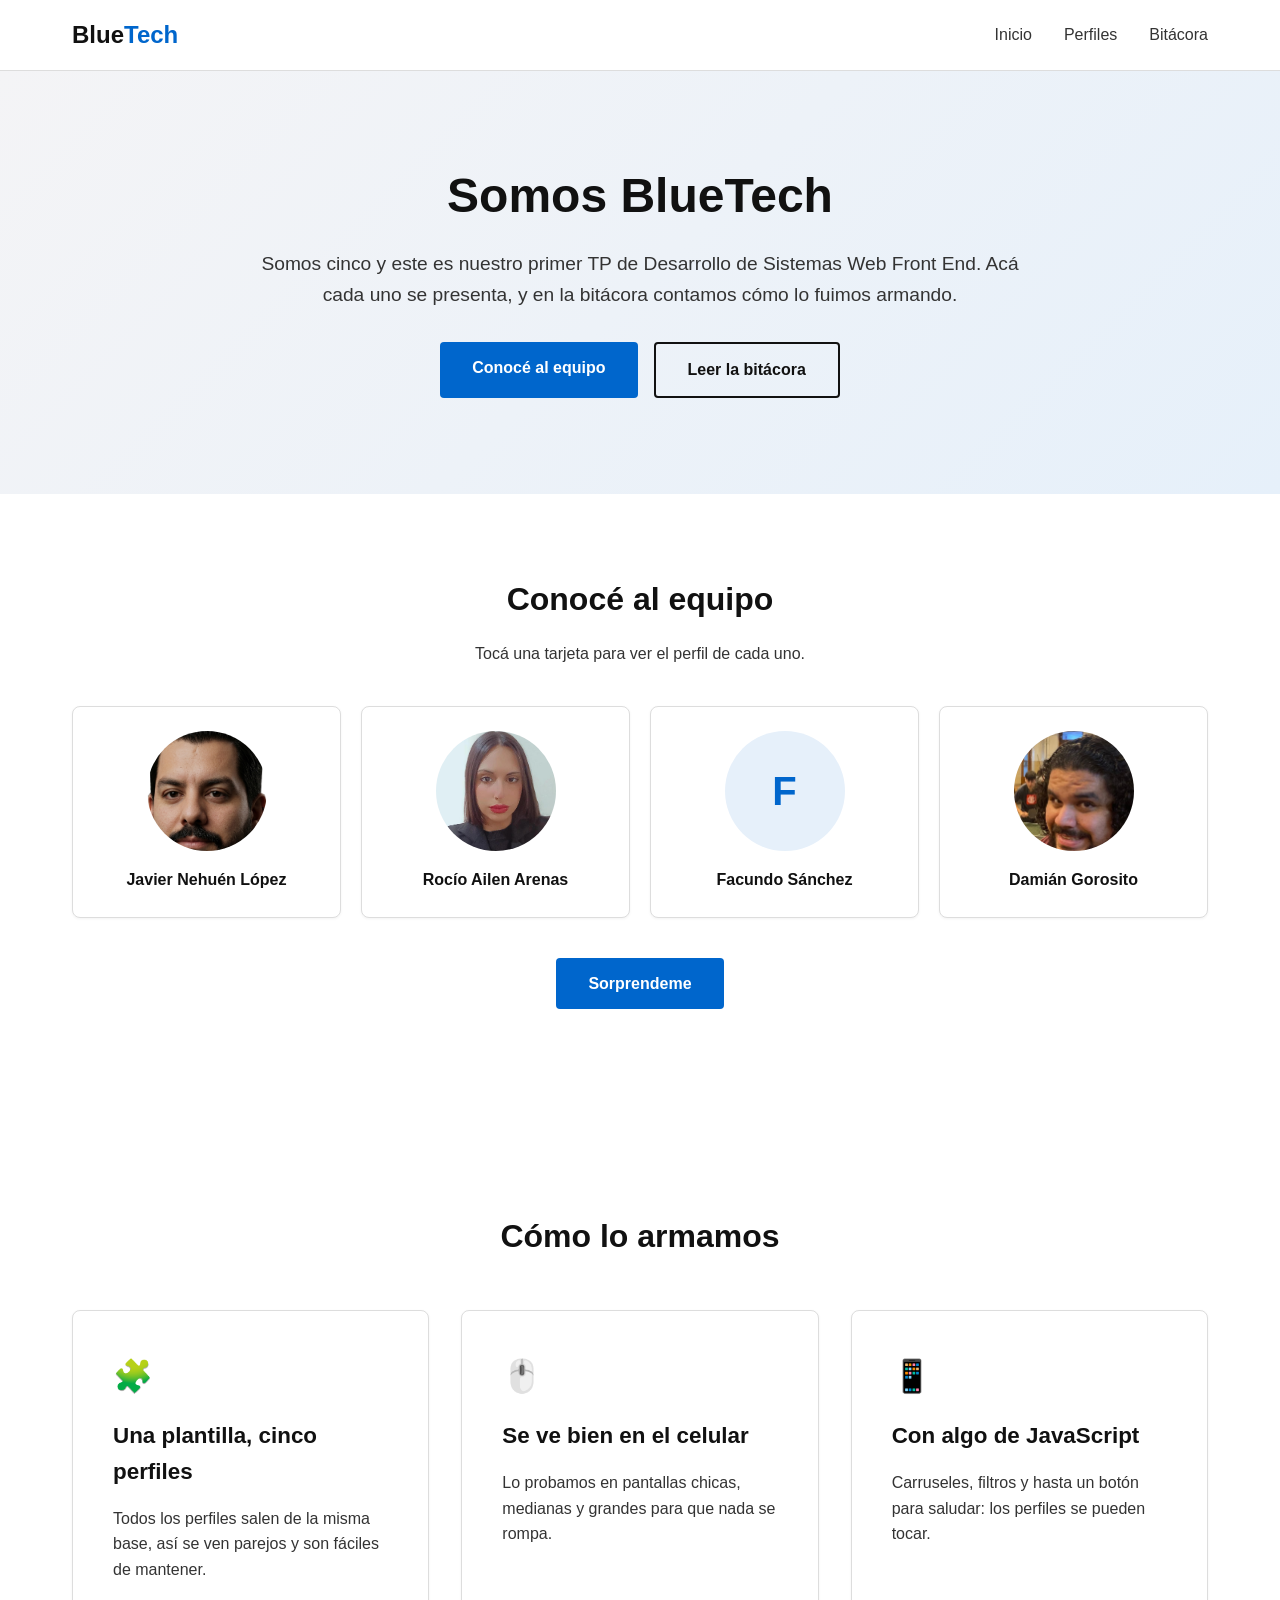
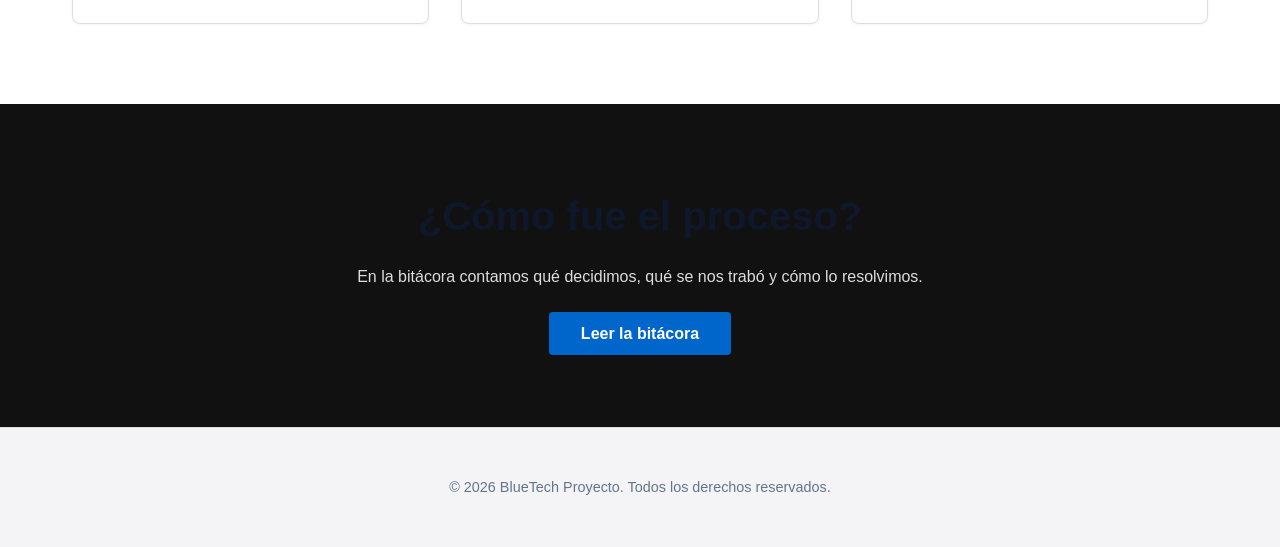
==== index.html @ ab6a0723 "fix: corrige la home y el perfil de Rocio rotos por el merge de feature/perfil-rocio - Restaura inde" ====
<!DOCTYPE html>
<html lang="es">
<head>
    <meta charset="UTF-8">
    <meta name="viewport" content="width=device-width, initial-scale=1.0">
    <title>BlueTech · TP1 Front End</title>

    <link rel="preconnect" href="https://fonts.googleapis.com">
    <link rel="preconnect" href="https://fonts.gstatic.com" crossorigin>
    <link href="https://fonts.googleapis.com/css2?family=Poppins:wght@400;500;600;700&display=swap" rel="stylesheet">

    <link rel="stylesheet" href="css/style.css">
    <link rel="stylesheet" href="css/header-footer.css">

    <style>
        :root {
            --primary-blue: #0066cc;
            --dark-blue: #004499;
            --light-blue: #e6f0fa;
            --white: #ffffff;
            --black: #111111;
            --gray-dark: #333333;
            --gray-light: #f4f4f6;
            --gray-border: #dddddd;
        }

        * {
            box-sizing: border-box;
            margin: 0;
            padding: 0;
            font-family: 'Segoe UI', Tahoma, Geneva, Verdana, sans-serif;
        }

        body {
            background-color: var(--white);
            color: var(--gray-dark);
            line-height: 1.6;
        }

        .hero {
            background: linear-gradient(135deg, var(--gray-light) 0%, var(--light-blue) 100%);
            padding: 6rem 2rem;
            text-align: center;
        }

        .hero-content {
            max-width: 800px;
            margin: 0 auto;
        }

        .hero h1 {
            font-size: 3rem;
            color: var(--black);
            margin-bottom: 1.5rem;
            line-height: 1.2;
        }

        .hero p {
            font-size: 1.2rem;
            color: var(--gray-dark);
            margin-bottom: 2rem;
        }

        .hero-buttons {
            display: flex;
            justify-content: center;
            gap: 1rem;
        }

        .btn-primary {
            background-color: var(--primary-blue);
            color: var(--white);
            padding: 0.8rem 2rem;
            border-radius: 4px;
            text-decoration: none;
            font-weight: 600;
            transition: background-color 0.3s;
        }

        .btn-primary:hover {
            background-color: var(--dark-blue);
        }

        .btn-secondary {
            background-color: transparent;
            color: var(--black);
            border: 2px solid var(--black);
            padding: 0.8rem 2rem;
            border-radius: 4px;
            text-decoration: none;
            font-weight: 600;
            transition: all 0.3s;
        }

        .btn-secondary:hover {
            background-color: var(--black);
            color: var(--white);
        }

        .features {
            max-width: 1200px;
            margin: 0 auto;
            padding: 5rem 2rem;
        }

        .section-title {
            text-align: center;
            font-size: 2rem;
            color: var(--black);
            margin-bottom: 3rem;
        }

        .grid {
            display: grid;
            grid-template-columns: repeat(auto-fit, minmax(300px, 1fr));
            gap: 2rem;
        }

        .card {
            background-color: var(--white);
            border: 1px solid var(--gray-border);
            border-radius: 8px;
            padding: 2.5rem;
            transition: transform 0.3s, box-shadow 0.3s;
        }

        .card:hover {
            transform: translateY(-5px);
            box-shadow: 0 10px 20px rgba(0,0,0,0.05);
            border-color: var(--primary-blue);
        }

        .card-icon {
            font-size: 2rem;
            color: var(--primary-blue);
            margin-bottom: 1rem;
        }

        .card h3 {
            font-size: 1.4rem;
            color: var(--black);
            margin-bottom: 1rem;
        }

        .card p {
            color: var(--gray-dark);
        }

        .cta-section {
            background-color: var(--black);
            color: var(--white);
            padding: 5rem 2rem;
            text-align: center;
        }

        .cta-section h2 {
            font-size: 2.5rem;
            margin-bottom: 1rem;
        }

        .cta-section p {
            color: var(--gray-border);
            margin-bottom: 2rem;
            max-width: 600px;
            margin-left: auto;
            margin-right: auto;
        }

        .grid--perfiles {
            grid-template-columns: repeat(auto-fit, minmax(130px, 1fr));
            gap: 1.25rem;
        }

        .card--perfil {
            display: block;
            padding: 1.5rem 0.75rem;
            text-align: center;
            text-decoration: none;
        }

        .card--perfil h3 {
            margin: 1rem 0 0;
            font-size: 1rem;
        }

        .card-avatar {
            display: block;
            width: 100%;
            max-width: 120px;
            aspect-ratio: 1 / 1;
            margin: 0 auto;
            border-radius: 50%;
            object-fit: cover;
            object-position: center 25%;
        }

        /* mientras no haya foto: circulo con la inicial */
        .card-avatar--vacio {
            display: flex;
            align-items: center;
            justify-content: center;
            background-color: var(--light-blue);
            color: var(--primary-blue);
            font-size: 2.5rem;
            font-weight: 700;
        }

        .section-sub {
            text-align: center;
            color: var(--gray-dark);
            margin: -2rem 0 2.5rem;
        }

        .perfiles-accion {
            text-align: center;
            margin-top: 2.5rem;
        }

        .perfiles-accion button {
            border: 0;
            cursor: pointer;
            font: inherit;
            font-weight: 600;
        }

        .perfiles-accion button:disabled {
            opacity: 0.7;
            cursor: default;
        }

        #mensaje-sorpresa {
            margin-top: 1rem;
            color: var(--gray-dark);
            min-height: 1.6em;
        }

        /* Responsive design rules */
        @media (max-width: 768px) {
            .navbar {
                flex-direction: column;
                gap: 1rem;
            }
            .nav-links {
                gap: 1rem;
            }
            .hero h1 {
                font-size: 2.2rem;
            }
            .hero-buttons {
                flex-direction: column;
                gap: 1rem;
            }
            .btn-primary, .btn-secondary {
                width: 100%;
                text-align: center;
            }
        }
    </style>

    <script src="js/home.js" defer></script>
</head>
<body>

    <header>
        <nav class="navbar">
            <div class="logo">Blue<span>Tech</span></div>
            <ul class="nav-links">
                <li><a href="index.html">Inicio</a></li>
                <li><a href="index.html#perfiles">Perfiles</a></li>
                <li><a href="bitacora.html">Bitácora</a></li>
            </ul>
        </nav>
    </header>

    <section id="inicio" class="hero">
        <div class="hero-content">
            <h1>Somos BlueTech</h1>
            <p>Somos cinco y este es nuestro primer TP de Desarrollo de Sistemas Web Front End. Acá cada uno se presenta, y en la bitácora contamos cómo lo fuimos armando.</p>
            <div class="hero-buttons">
                <a href="#perfiles" class="btn-primary">Conocé al equipo</a>
                <a href="bitacora.html" class="btn-secondary">Leer la bitácora</a>
            </div>
        </div>
    </section>

    <section id="perfiles" class="features">
        <h2 class="section-title">Conocé al equipo</h2>
        <p class="section-sub">Tocá una tarjeta para ver el perfil de cada uno.</p>
        <div class="grid grid--perfiles">
                <a class="card card--perfil" href="perfil-2.html">
                    <img class="card-avatar" src="img/javier/avatar.png" alt="" width="120" height="120">
                    <h3>Javier Nehuén López</h3>
                </a>
                <a class="card card--perfil" href="perfil-3.html">
                    <img class="card-avatar" src="img/rocio/avatar.PNG" alt="" width="120" height="120">
                    <h3>Rocío Ailen Arenas</h3>
                </a>
                <a class="card card--perfil" href="perfil-4.html">
                    <div class="card-avatar card-avatar--vacio" aria-hidden="true">F</div>
                    <h3>Facundo Sánchez</h3>
                </a>
                <a class="card card--perfil" href="perfil-5.html">
                    <img class="card-avatar" src="img/damian/avatar.jpg" alt="" width="120" height="120">
                    <h3>Damián Gorosito</h3>
                </a>
        </div>
        <div class="perfiles-accion">
            <button type="button" id="btn-sorpresa" class="btn-primary">Sorprendeme</button>
            <p id="mensaje-sorpresa" aria-live="polite"></p>
        </div>
    </section>

    <section id="como-lo-armamos" class="features">
        <h2 class="section-title">Cómo lo armamos</h2>
        <div class="grid">
            <div class="card">
                <div class="card-icon">🧩</div>
                <h3>Una plantilla, cinco perfiles</h3>
                <p>Todos los perfiles salen de la misma base, así se ven parejos y son fáciles de mantener.</p>
            </div>
            <div class="card">
                <div class="card-icon">🖱️</div>
                <h3>Se ve bien en el celular</h3>
                <p>Lo probamos en pantallas chicas, medianas y grandes para que nada se rompa.</p>
            </div>
            <div class="card">
                <div class="card-icon">📱</div>
                <h3>Con algo de JavaScript</h3>
                <p>Carruseles, filtros y hasta un botón para saludar: los perfiles se pueden tocar.</p>
            </div>
        </div>
    </section>

    <section class="cta-section">
        <h2>¿Cómo fue el proceso?</h2>
        <p>En la bitácora contamos qué decidimos, qué se nos trabó y cómo lo resolvimos.</p>
        <a href="bitacora.html" class="btn-primary">Leer la bitácora</a>
    </section>

    <footer>
        <p>&copy; 2026 BlueTech Proyecto. Todos los derechos reservados.</p>
    </footer>

</body>
</html>
---- css/style.css ----
@import url('https://fonts.googleapis.com/css2?family=Poppins:wght@400;600;700&display=swap');

/* ==========================================================================
   Variables de Diseño - Paleta y Tipografía (Ref: context.md)
   ========================================================================== */
:root {
  /* Tipografía */
  --font-family-base: 'Poppins', sans-serif;
  --line-height-base: 1.55;

  /* Paleta de Colores Principales */
  --color-primary: #2563EB;       /* Acción primaria destacada (CTA) */
  --color-secondary: #0F172A;     /* Botones secundarios, títulos y texto primario */
  
  /* Superficies y Fondos */
  --color-background: #F1F5F9;    /* Fondo de pantalla general (Slate 100) */
  --color-surface: #FFFFFF;       /* Tarjetas, inputs y superficies limpias */
  
  /* Bordes y Textos Accesorios */
  --color-border: #E2E8F0;        /* Bordes y divisores finos (Slate 200) */
  --color-text-secondary: #64748B; /* Textos secundarios, descripciones, placeholders */
}

/* ==========================================================================
   Estilos Base Generales (Reseteo y Aplicación de variables)
   ========================================================================== */
body {
  font-family: var(--font-family-base);
  line-height: var(--line-height-base);
  background-color: var(--color-background);
  color: var(--color-secondary); /* Texto primario */
  margin: 0;
  padding: 0;
}

/* Tipografía de Títulos (Poppins Semibold/Bold) */
h1, h2, h3, h4, h5, h6 {
  font-weight: 600;
  color: var(--color-secondary);
  margin-top: 0;
}

/* Textos de cuerpo y descripciones */
p, .text-secondary {
  color: var(--color-text-secondary);
}

/* ==========================================================================
   Clases Estructurales Sugeridas
   ========================================================================== */
/* Tarjetas */
.card {
  background-color: var(--color-surface);
  border: 1px solid var(--color-border);
  border-radius: 12px; /* Ajustar según preferencia, redondeo moderno */
  padding: 1.5rem;
  /* El efecto 'elevation' ya se da por el contraste entre fondo y tarjeta, 
     pero se puede agregar una sombra muy sutil si se desea: */
  box-shadow: 0 1px 3px rgba(0, 0, 0, 0.05);
}

/* Divisores de secciones */
.divider {
  border: 0;
  height: 1px;
  background-color: var(--color-border);
  margin: 2rem 0;
}

/* Botones Base */
.btn {
  font-family: var(--font-family-base);
  font-weight: 600;
  display: inline-flex;
  align-items: center;
  justify-content: center;
  padding: 0.75rem 1.5rem;
  border-radius: 8px;
  cursor: pointer;
  transition: all 0.2s ease-in-out;
  border: none;
}

/* .fondo{

} */


.btn-primary {
  background-color: var(--color-primary);
  color: #FFFFFF;
}

.btn-primary:hover {
  background-color: var(--color-secondary); /* Estado hover hacia azul/neutro oscuro */
}

.btn-secondary {
  background-color: var(--color-surface);
  color: var(--color-secondary);
  border: 1px solid var(--color-border);
}

.btn-secondary:hover {
  background-color: var(--color-border);
}

/* ==========================================================================
   1. DISEÑO BASE: CELULAR (Pantallas normales de smartphones)
   Rango: Desde 361px hasta 767px. 
   Aquí va tu diseño estándar para móviles (1 columna, menús colapsados).
   ========================================================================== */
body {
    font-size: 16px;
}

.navbar {
    flex-direction: column; /* El menú se apila verticalmente en móviles */
    gap: 15px;
}

.hero-title {
    font-size: 2.2rem;
}

.features-grid {
    grid-template-columns: 1fr; /* Una sola columna para tarjetas */
    gap: 20px;
}


/* ==========================================================================
   2. MEDIA QUERY: CELULAR MINIATURA / SMARTWATCHES
   Rango: Pantallas de 360px o menos (ej. iPhone SE antiguo, relojes, pantallas mini)
   ========================================================================== */
@media screen and (max-width: 360px) {
    body {
        font-size: 14px; /* Reducimos texto general para evitar desbordes */
        padding: 5px;
    }

    .hero-title {
        font-size: 1.8rem; /* Títulos más pequeños */
    }

    .btn {
        padding: 10px 15px;
        width: 100%; /* Botones a lo ancho total para facilitar el clic */
        text-align: center;
    }

    .navbar-brand {
        font-size: 1.2rem;
    }
}


/* ==========================================================================
   3. MEDIA QUERY: ESCRITORIO / PANTALLAS GRANDES
   Rango: Desde 768px en adelante (Tabletas en horizontal, Laptops y Monitores)
   ========================================================================== */
@media screen and (min-width: 768px) {
    .navbar {
        flex-direction: row; /* Menú horizontal clásico */
        justify-content: space-between;
    }

    .hero-section {
        padding: 80px 40px;
        text-align: left; /* Alineación limpia a la izquierda */
        display: flex;
        align-items: center;
        justify-content: space-between;
    }

    .hero-title {
        font-size: 3.5rem;
        max-width: 600px;
    }

    .features-grid {
        grid-template-columns: repeat(3, 1fr); /* 3 Columnas puras de tarjetas */
        gap: 30px;
    }
}
---- css/header-footer.css ----
/* ==========================================================================
   Header y footer de la home (BlueTech), compartidos por las paginas de perfil.
   Header: basado en la rama de Rocio. Footer: el de index.html de main.
   Los breakpoints del .navbar (columna en mobile, fila desde 768px) viven en style.css.
   ========================================================================== */
:root {
    --primary-blue: #0066cc;
    --white: #ffffff;
    --black: #111111;
    --gray-dark: #333333;
    --gray-light: #f4f4f6;
    --gray-border: #dddddd;
}

body > header {
    background-color: var(--white);
    border-bottom: 1px solid var(--gray-border);
}

/* pegajoso solo en pantallas grandes: en mobile el header apilado ocupa demasiado alto */
@media screen and (min-width: 768px) {
    body > header {
        position: sticky;
        top: 0;
        z-index: 1000;
    }
}

.navbar {
    max-width: 1200px;
    margin: 0 auto;
    display: flex;
    align-items: center;
    padding: 1rem 2rem;
}

.logo {
    font-size: 1.5rem;
    font-weight: bold;
    color: var(--black);
}

.logo span {
    color: var(--primary-blue);
}

.nav-links {
    display: flex;
    flex-wrap: wrap;
    justify-content: center;
    list-style: none;
    gap: 1rem 2rem;
    margin: 0;
    padding: 0;
}

.nav-links a {
    text-decoration: none;
    color: var(--gray-dark);
    font-weight: 500;
    transition: color 0.3s;
}

.nav-links a:hover {
    color: var(--primary-blue);
}


body > footer {
    background-color: var(--gray-light);
    border-top: 1px solid var(--gray-border);
    padding: 3rem 2rem;
    text-align: center;
    color: var(--gray-dark);
    font-size: 0.9rem;
}

body > footer p {
    margin: 0;
}
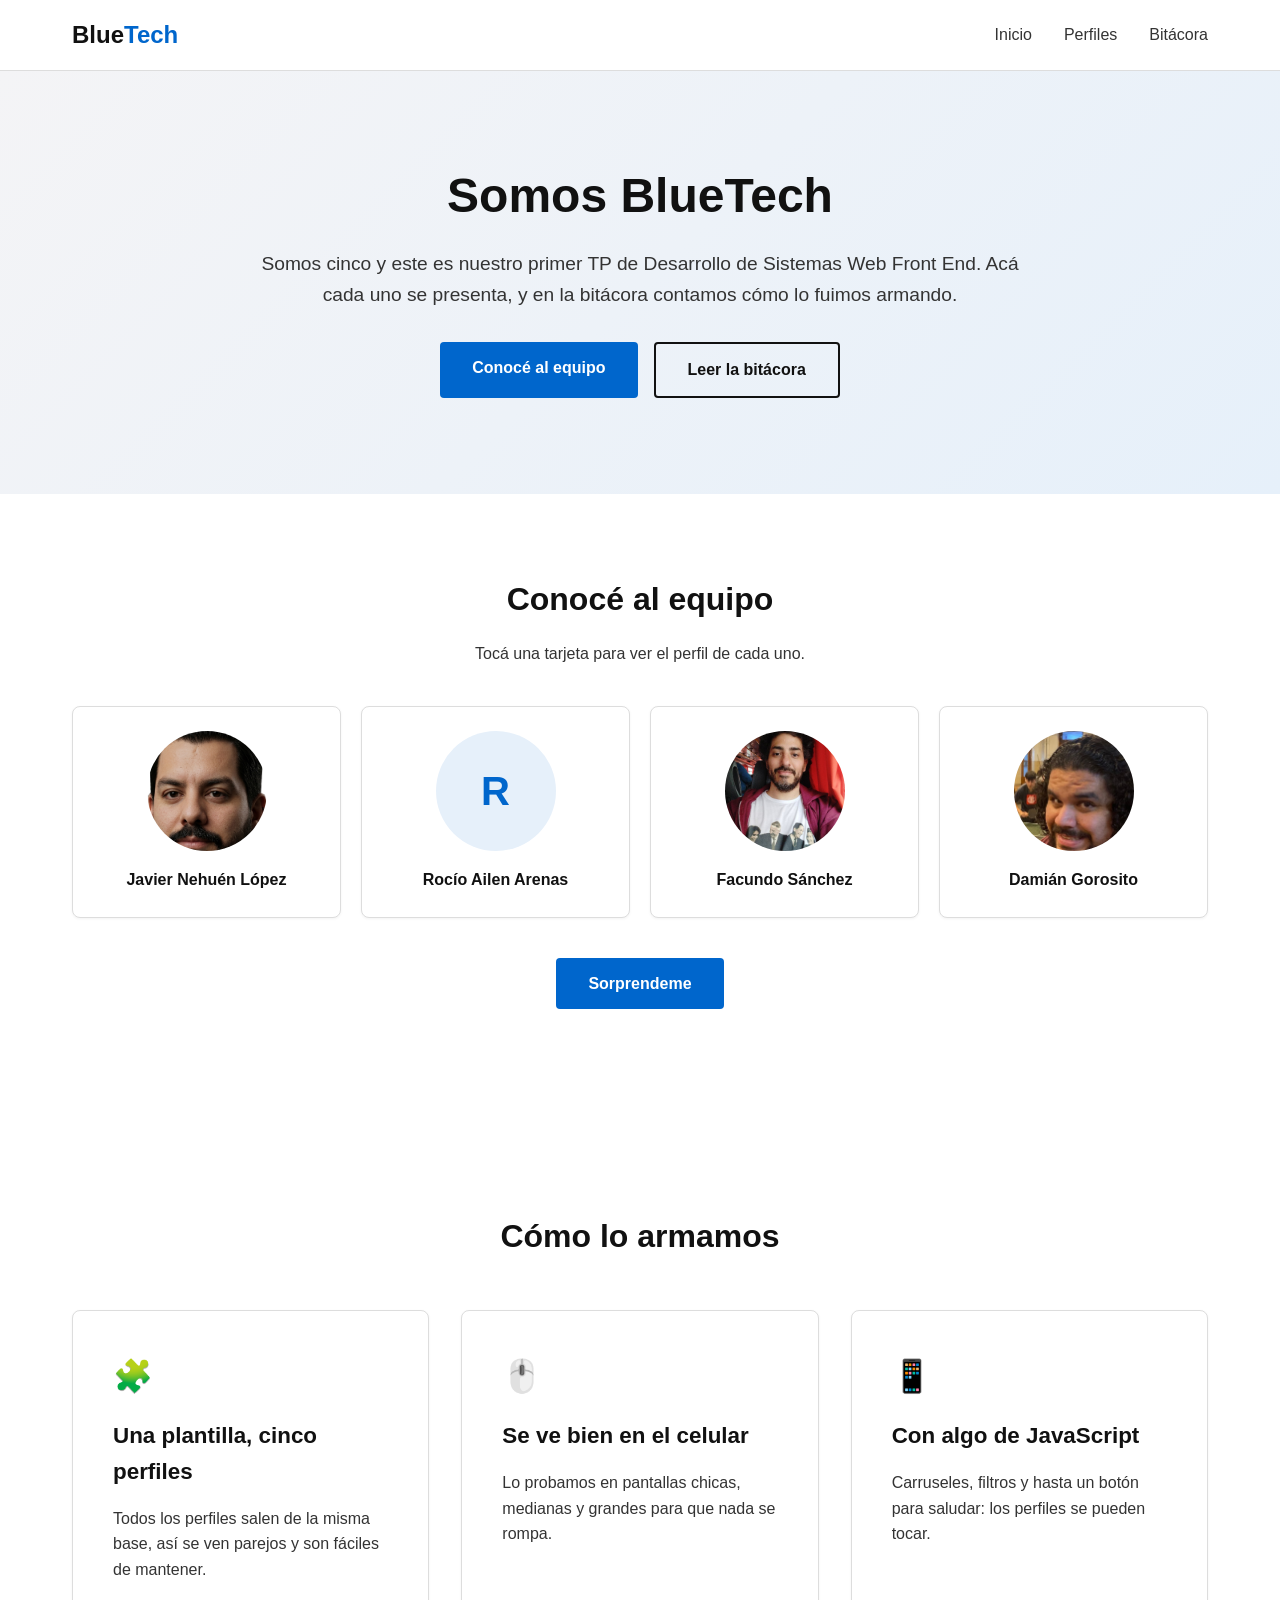
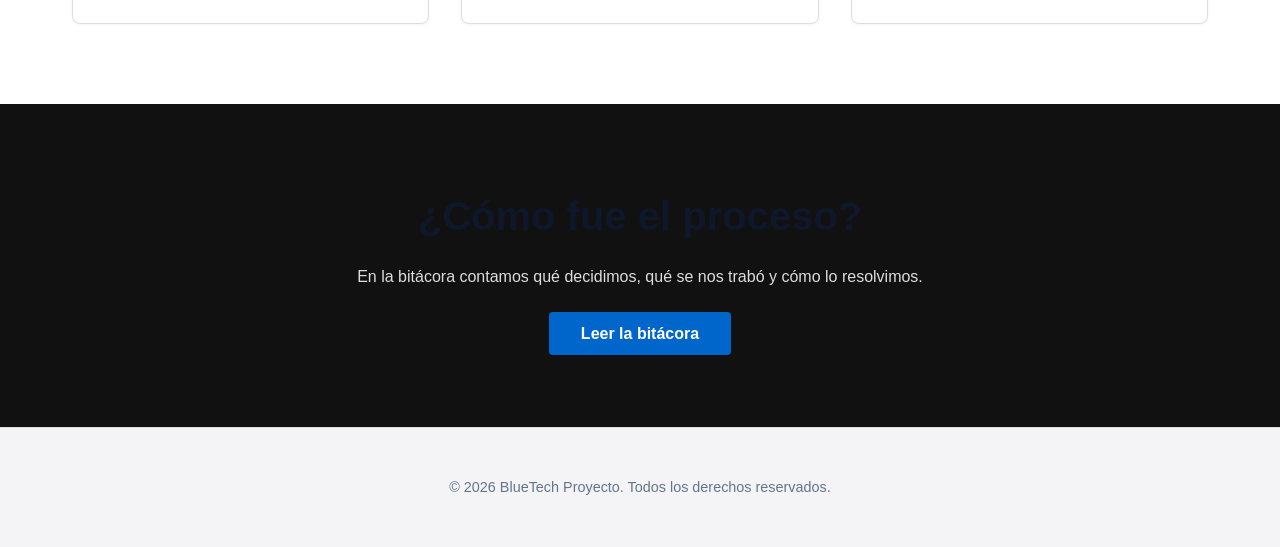
==== commit 73d1257b: "fix: usa el avatar que subio Facundo en su perfil y en la card de la home Su pagina apuntaba al avat" ====
--- a/index.html
+++ b/index.html
@@ -292,11 +292,11 @@
                     <h3>Javier Nehuén López</h3>
                 </a>
                 <a class="card card--perfil" href="perfil-3.html">
-                    <img class="card-avatar" src="img/rocio/avatar.PNG" alt="" width="120" height="120">
+                    <div class="card-avatar card-avatar--vacio" aria-hidden="true">R</div>
                     <h3>Rocío Ailen Arenas</h3>
                 </a>
                 <a class="card card--perfil" href="perfil-4.html">
-                    <div class="card-avatar card-avatar--vacio" aria-hidden="true">F</div>
+                    <img class="card-avatar" src="img/facundo/avatar.jpg" alt="" width="120" height="120">
                     <h3>Facundo Sánchez</h3>
                 </a>
                 <a class="card card--perfil" href="perfil-5.html">
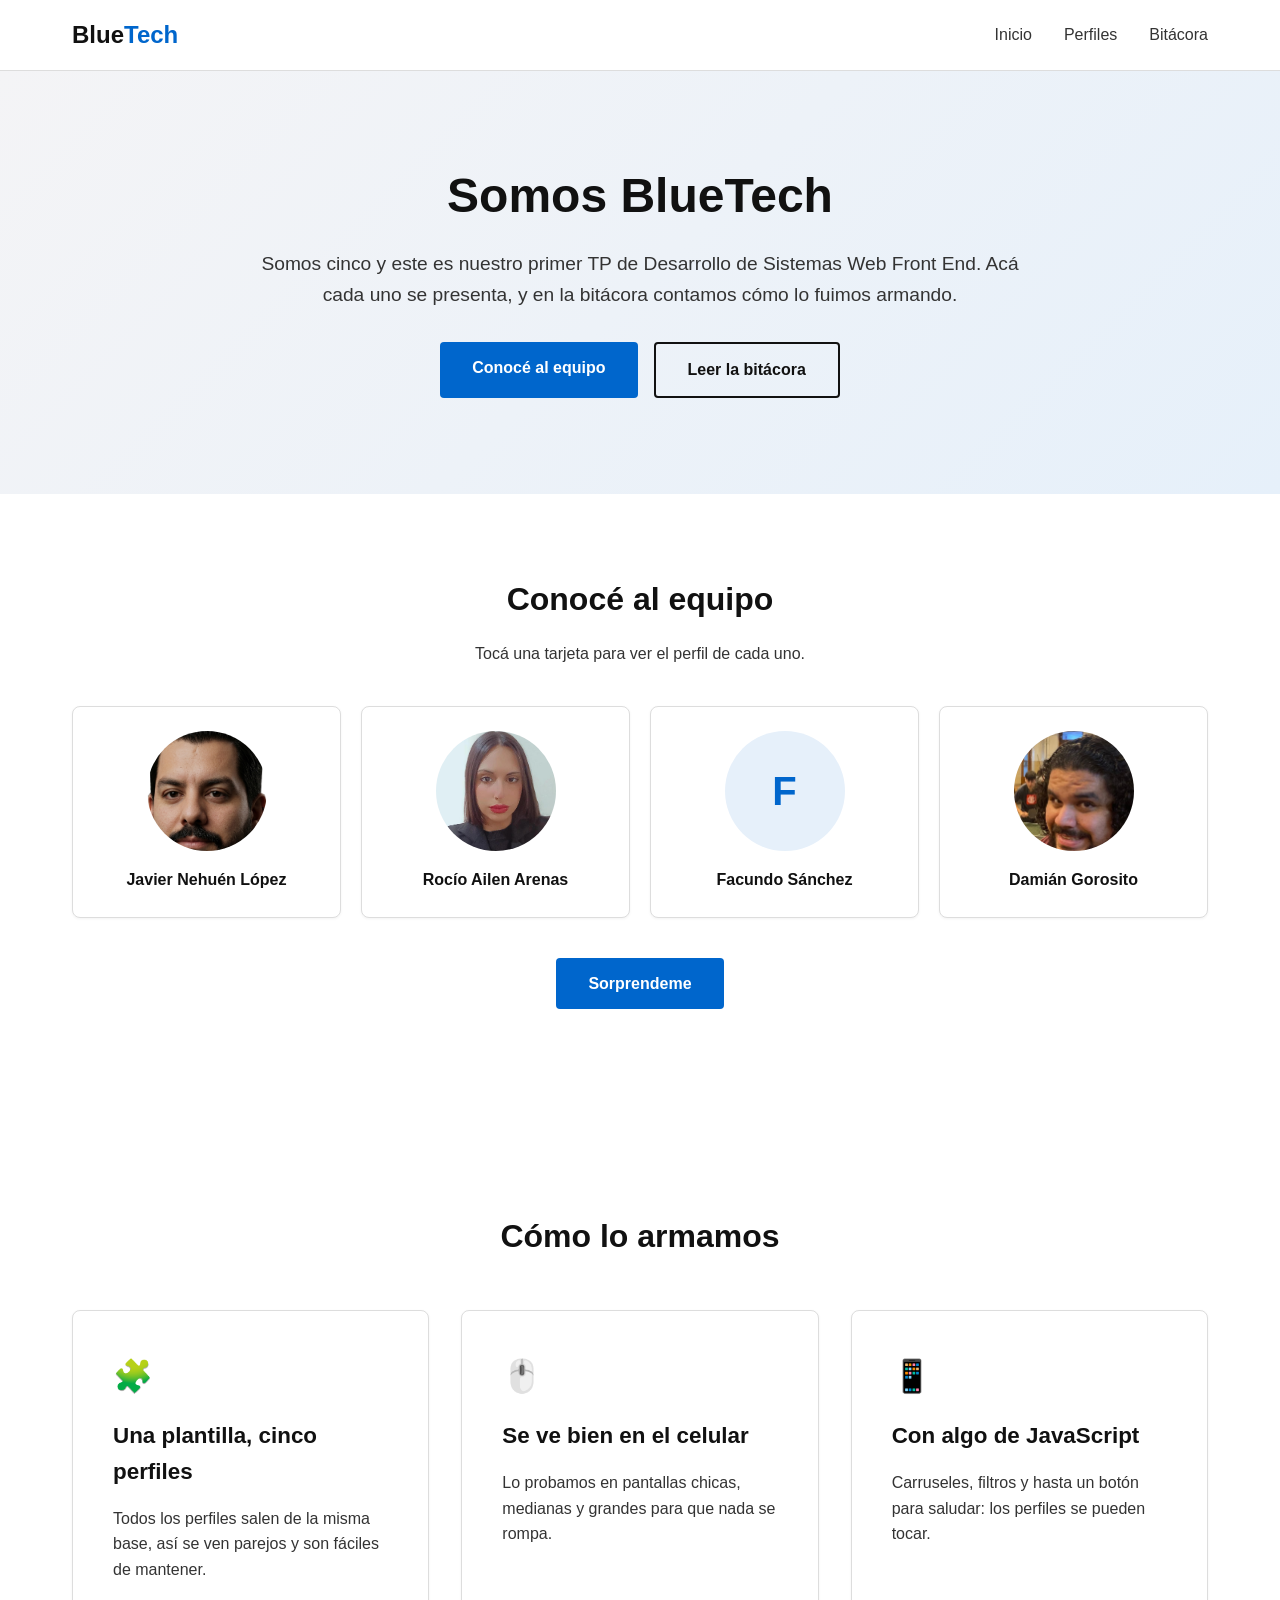
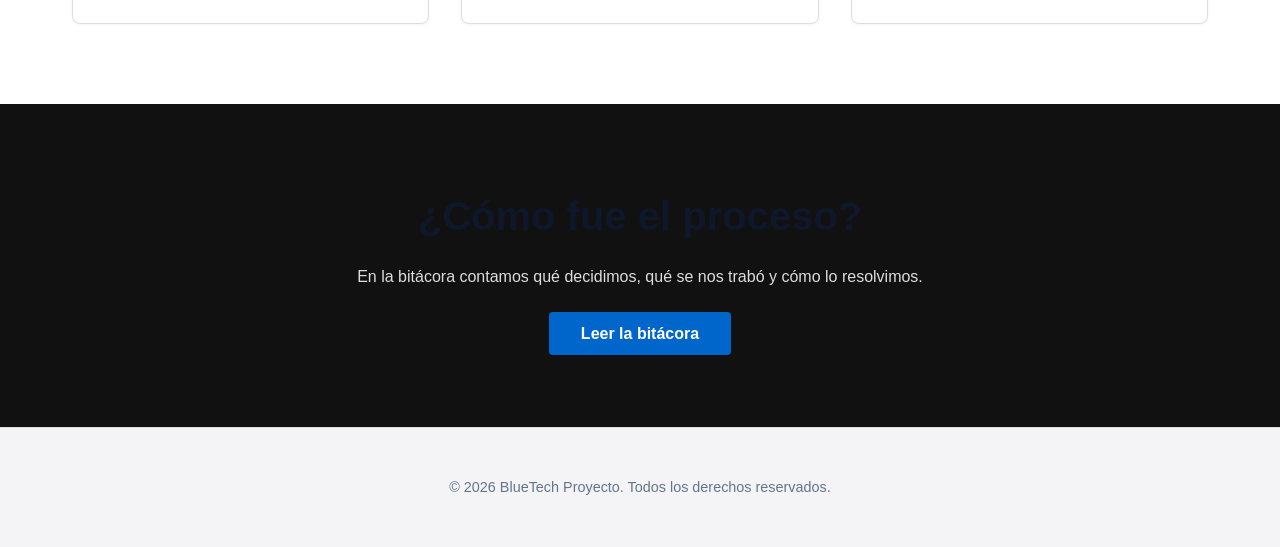
==== commit 3005ce0c: "Merge branch 'fix/perfil-rocio'" ====
--- a/index.html
+++ b/index.html
@@ -292,11 +292,11 @@
                     <h3>Javier Nehuén López</h3>
                 </a>
                 <a class="card card--perfil" href="perfil-3.html">
-                    <div class="card-avatar card-avatar--vacio" aria-hidden="true">R</div>
+                    <img class="card-avatar" src="img/rocio/avatar.PNG" alt="" width="120" height="120">
                     <h3>Rocío Ailen Arenas</h3>
                 </a>
                 <a class="card card--perfil" href="perfil-4.html">
-                    <img class="card-avatar" src="img/facundo/avatar.jpg" alt="" width="120" height="120">
+                    <div class="card-avatar card-avatar--vacio" aria-hidden="true">F</div>
                     <h3>Facundo Sánchez</h3>
                 </a>
                 <a class="card card--perfil" href="perfil-5.html">
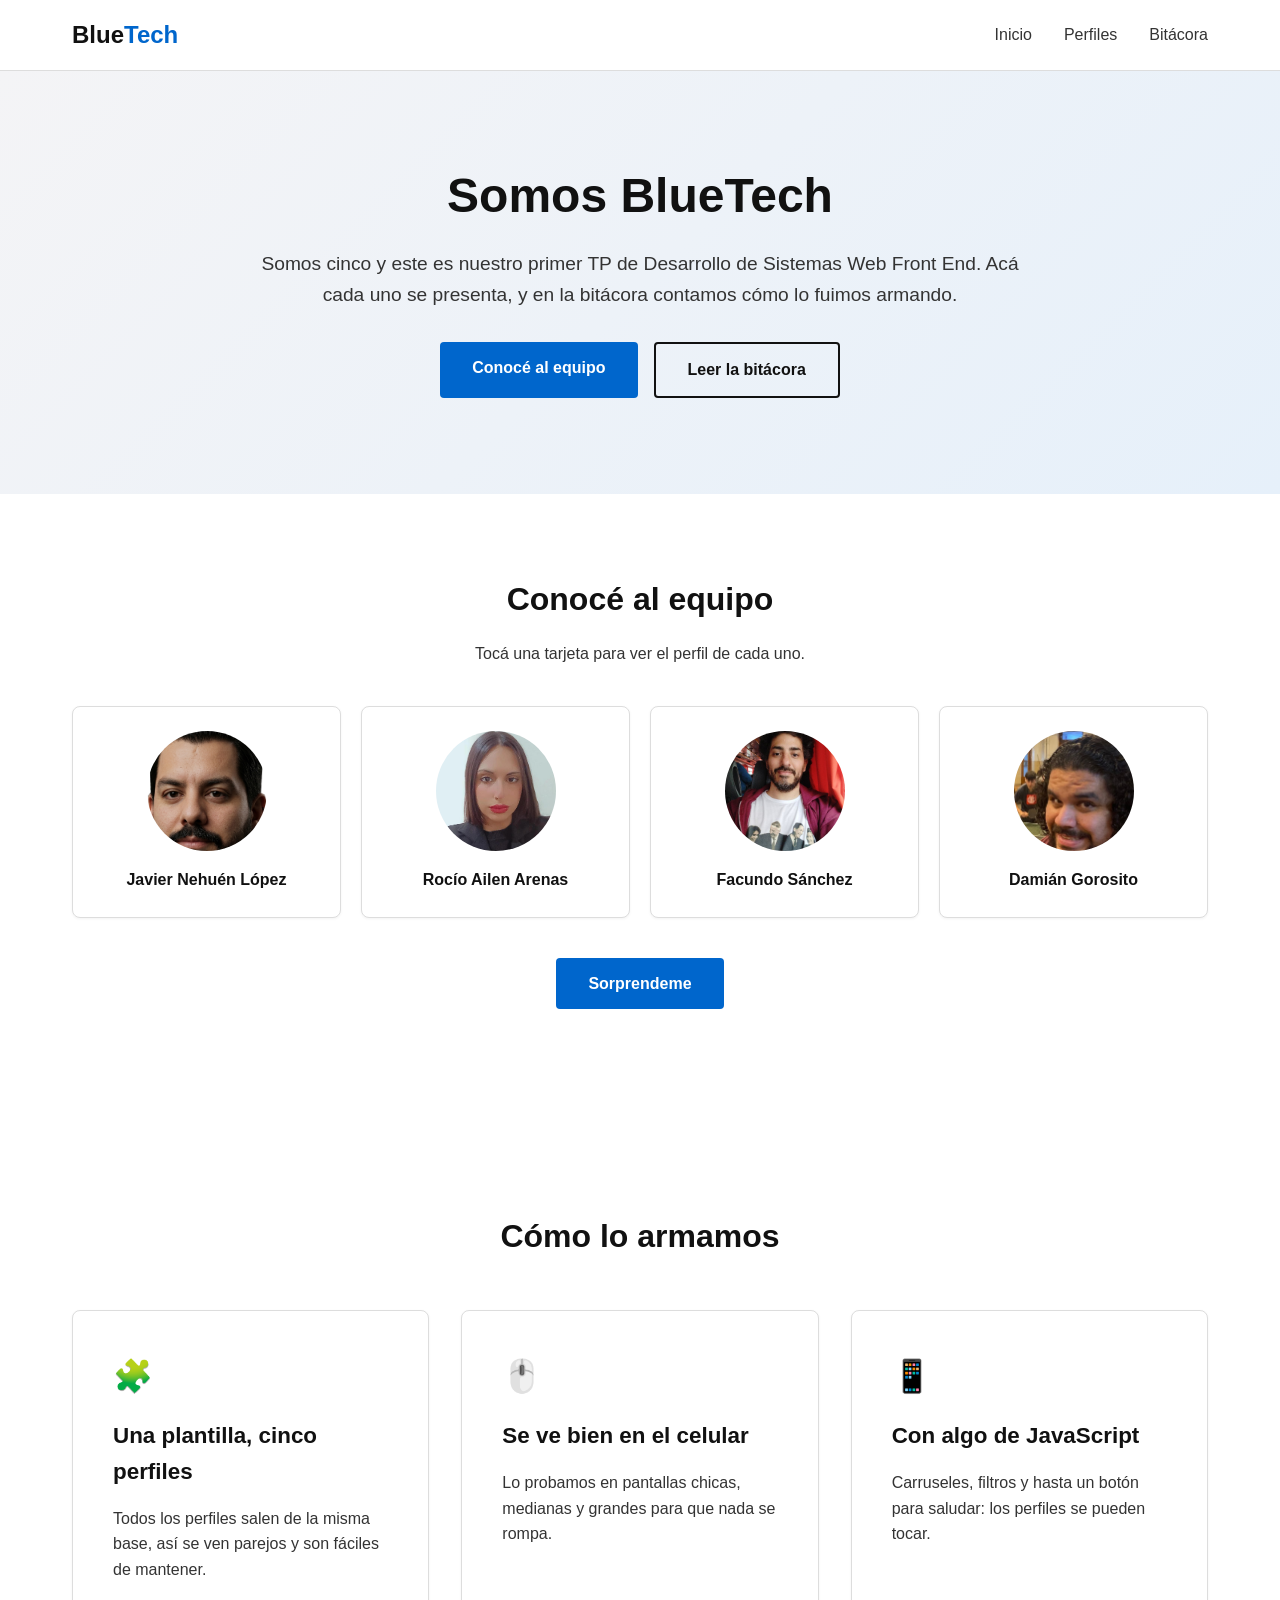
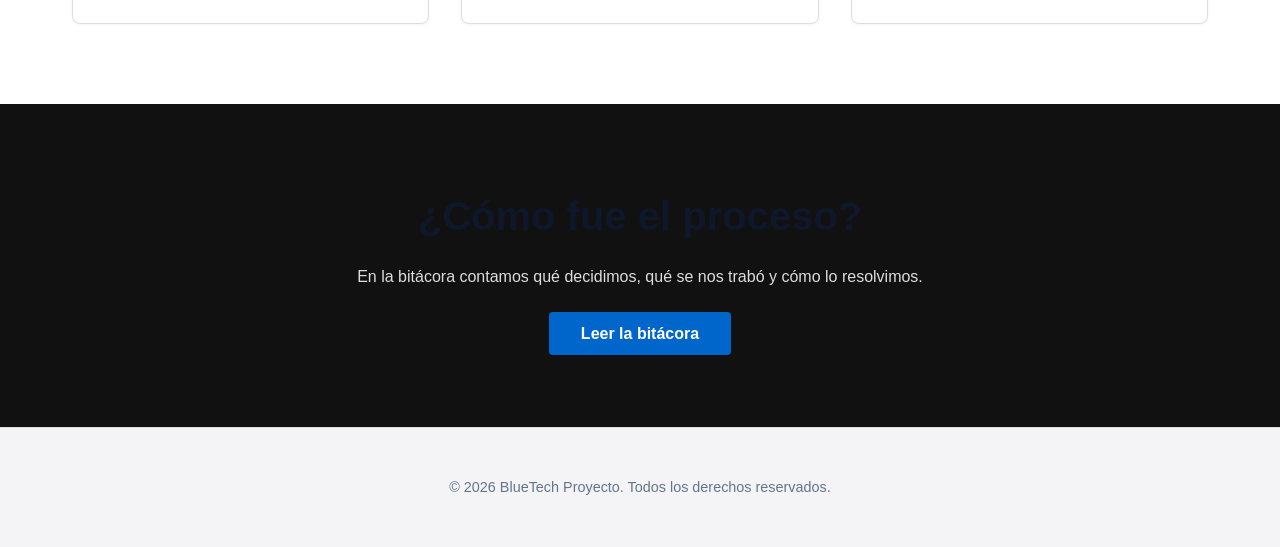
==== commit fa405331: "Merge branch 'feature/perfil-facundo'" ====
--- a/index.html
+++ b/index.html
@@ -296,7 +296,7 @@
                     <h3>Rocío Ailen Arenas</h3>
                 </a>
                 <a class="card card--perfil" href="perfil-4.html">
-                    <div class="card-avatar card-avatar--vacio" aria-hidden="true">F</div>
+                    <img class="card-avatar" src="img/facundo/avatar.jpg" alt="" width="120" height="120">
                     <h3>Facundo Sánchez</h3>
                 </a>
                 <a class="card card--perfil" href="perfil-5.html">
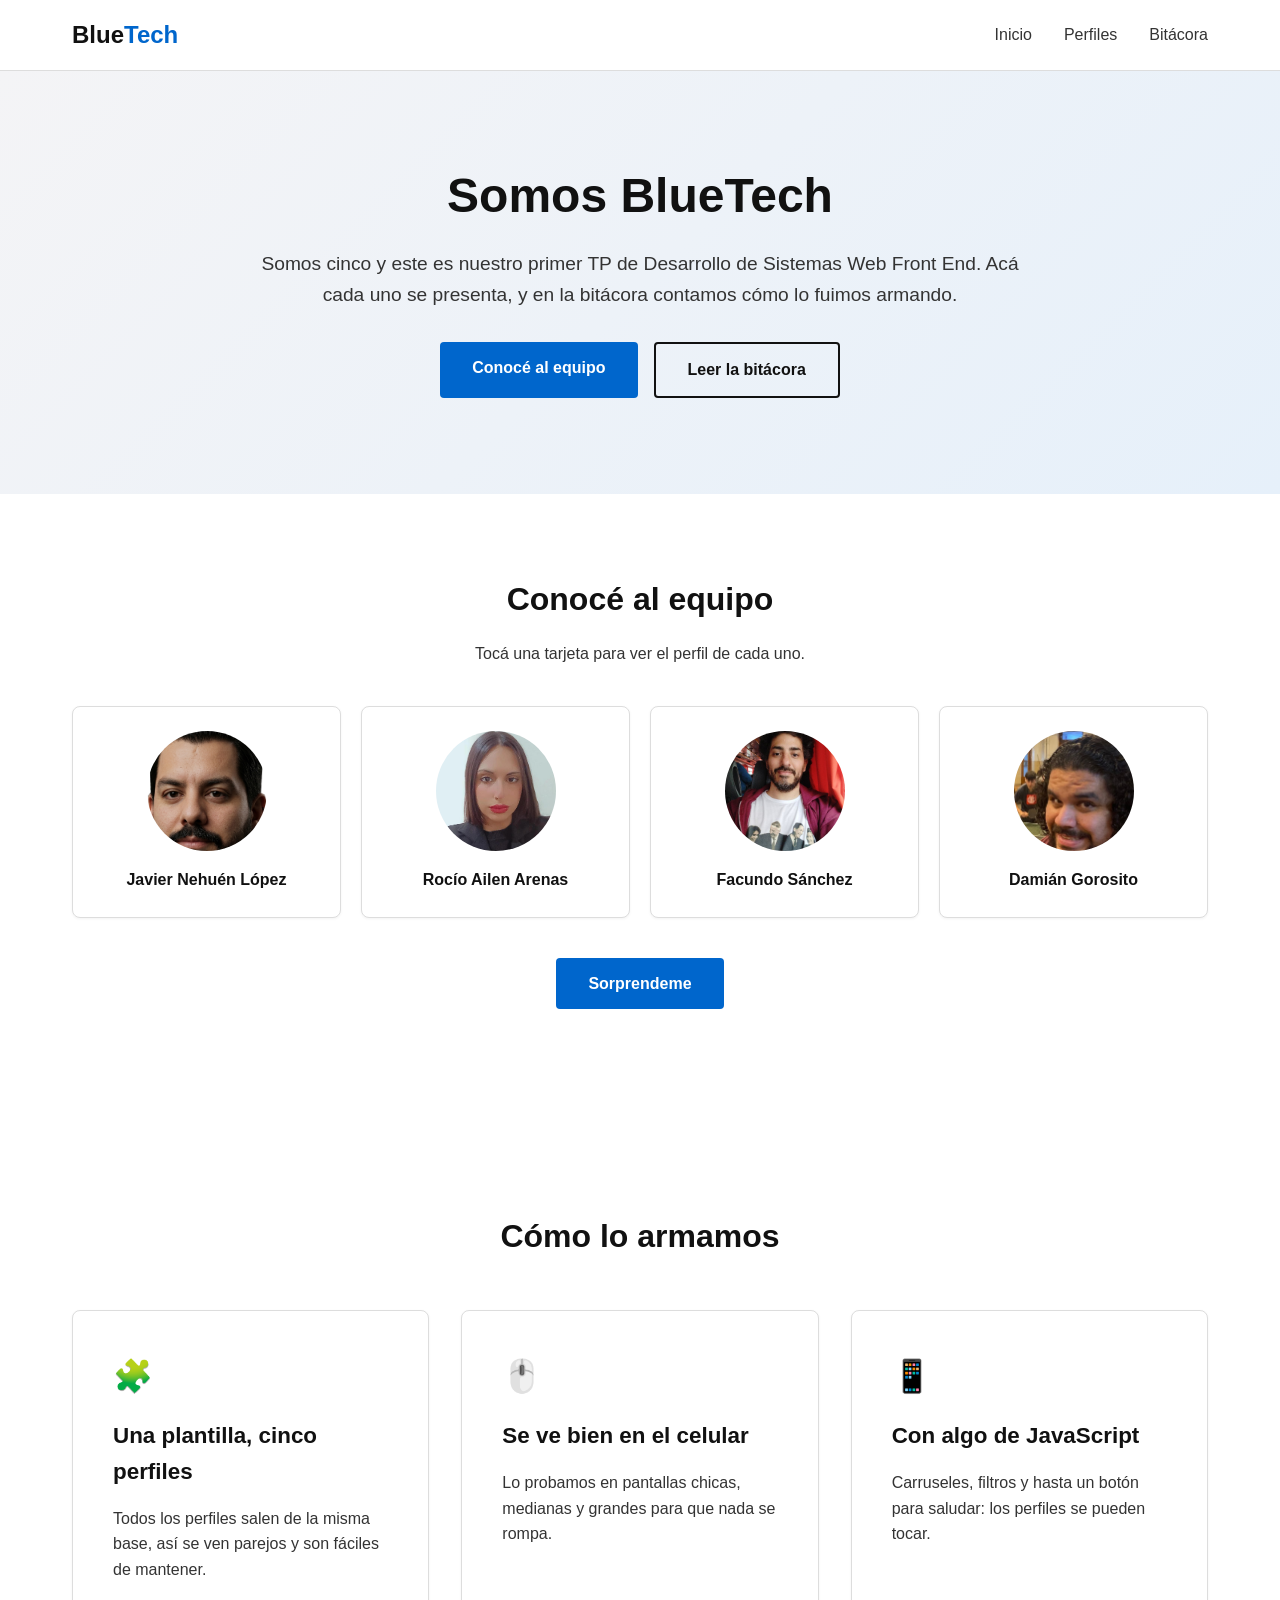
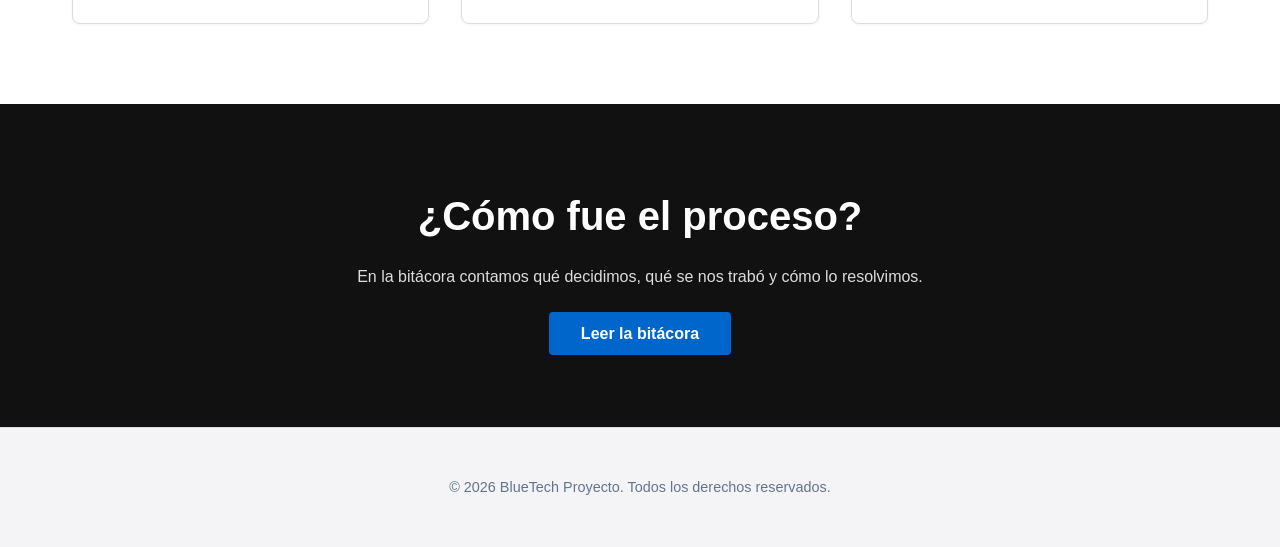
==== commit 34267061: "chore: mueve el <style> inline de index.html a css/home.css y actualiza el README - Los estilos excl" ====
--- a/index.html
+++ b/index.html
@@ -11,251 +11,7 @@
 
     <link rel="stylesheet" href="css/style.css">
     <link rel="stylesheet" href="css/header-footer.css">
-
-    <style>
-        :root {
-            --primary-blue: #0066cc;
-            --dark-blue: #004499;
-            --light-blue: #e6f0fa;
-            --white: #ffffff;
-            --black: #111111;
-            --gray-dark: #333333;
-            --gray-light: #f4f4f6;
-            --gray-border: #dddddd;
-        }
-
-        * {
-            box-sizing: border-box;
-            margin: 0;
-            padding: 0;
-            font-family: 'Segoe UI', Tahoma, Geneva, Verdana, sans-serif;
-        }
-
-        body {
-            background-color: var(--white);
-            color: var(--gray-dark);
-            line-height: 1.6;
-        }
-
-        .hero {
-            background: linear-gradient(135deg, var(--gray-light) 0%, var(--light-blue) 100%);
-            padding: 6rem 2rem;
-            text-align: center;
-        }
-
-        .hero-content {
-            max-width: 800px;
-            margin: 0 auto;
-        }
-
-        .hero h1 {
-            font-size: 3rem;
-            color: var(--black);
-            margin-bottom: 1.5rem;
-            line-height: 1.2;
-        }
-
-        .hero p {
-            font-size: 1.2rem;
-            color: var(--gray-dark);
-            margin-bottom: 2rem;
-        }
-
-        .hero-buttons {
-            display: flex;
-            justify-content: center;
-            gap: 1rem;
-        }
-
-        .btn-primary {
-            background-color: var(--primary-blue);
-            color: var(--white);
-            padding: 0.8rem 2rem;
-            border-radius: 4px;
-            text-decoration: none;
-            font-weight: 600;
-            transition: background-color 0.3s;
-        }
-
-        .btn-primary:hover {
-            background-color: var(--dark-blue);
-        }
-
-        .btn-secondary {
-            background-color: transparent;
-            color: var(--black);
-            border: 2px solid var(--black);
-            padding: 0.8rem 2rem;
-            border-radius: 4px;
-            text-decoration: none;
-            font-weight: 600;
-            transition: all 0.3s;
-        }
-
-        .btn-secondary:hover {
-            background-color: var(--black);
-            color: var(--white);
-        }
-
-        .features {
-            max-width: 1200px;
-            margin: 0 auto;
-            padding: 5rem 2rem;
-        }
-
-        .section-title {
-            text-align: center;
-            font-size: 2rem;
-            color: var(--black);
-            margin-bottom: 3rem;
-        }
-
-        .grid {
-            display: grid;
-            grid-template-columns: repeat(auto-fit, minmax(300px, 1fr));
-            gap: 2rem;
-        }
-
-        .card {
-            background-color: var(--white);
-            border: 1px solid var(--gray-border);
-            border-radius: 8px;
-            padding: 2.5rem;
-            transition: transform 0.3s, box-shadow 0.3s;
-        }
-
-        .card:hover {
-            transform: translateY(-5px);
-            box-shadow: 0 10px 20px rgba(0,0,0,0.05);
-            border-color: var(--primary-blue);
-        }
-
-        .card-icon {
-            font-size: 2rem;
-            color: var(--primary-blue);
-            margin-bottom: 1rem;
-        }
-
-        .card h3 {
-            font-size: 1.4rem;
-            color: var(--black);
-            margin-bottom: 1rem;
-        }
-
-        .card p {
-            color: var(--gray-dark);
-        }
-
-        .cta-section {
-            background-color: var(--black);
-            color: var(--white);
-            padding: 5rem 2rem;
-            text-align: center;
-        }
-
-        .cta-section h2 {
-            font-size: 2.5rem;
-            margin-bottom: 1rem;
-        }
-
-        .cta-section p {
-            color: var(--gray-border);
-            margin-bottom: 2rem;
-            max-width: 600px;
-            margin-left: auto;
-            margin-right: auto;
-        }
-
-        .grid--perfiles {
-            grid-template-columns: repeat(auto-fit, minmax(130px, 1fr));
-            gap: 1.25rem;
-        }
-
-        .card--perfil {
-            display: block;
-            padding: 1.5rem 0.75rem;
-            text-align: center;
-            text-decoration: none;
-        }
-
-        .card--perfil h3 {
-            margin: 1rem 0 0;
-            font-size: 1rem;
-        }
-
-        .card-avatar {
-            display: block;
-            width: 100%;
-            max-width: 120px;
-            aspect-ratio: 1 / 1;
-            margin: 0 auto;
-            border-radius: 50%;
-            object-fit: cover;
-            object-position: center 25%;
-        }
-
-        /* mientras no haya foto: circulo con la inicial */
-        .card-avatar--vacio {
-            display: flex;
-            align-items: center;
-            justify-content: center;
-            background-color: var(--light-blue);
-            color: var(--primary-blue);
-            font-size: 2.5rem;
-            font-weight: 700;
-        }
-
-        .section-sub {
-            text-align: center;
-            color: var(--gray-dark);
-            margin: -2rem 0 2.5rem;
-        }
-
-        .perfiles-accion {
-            text-align: center;
-            margin-top: 2.5rem;
-        }
-
-        .perfiles-accion button {
-            border: 0;
-            cursor: pointer;
-            font: inherit;
-            font-weight: 600;
-        }
-
-        .perfiles-accion button:disabled {
-            opacity: 0.7;
-            cursor: default;
-        }
-
-        #mensaje-sorpresa {
-            margin-top: 1rem;
-            color: var(--gray-dark);
-            min-height: 1.6em;
-        }
-
-        /* Responsive design rules */
-        @media (max-width: 768px) {
-            .navbar {
-                flex-direction: column;
-                gap: 1rem;
-            }
-            .nav-links {
-                gap: 1rem;
-            }
-            .hero h1 {
-                font-size: 2.2rem;
-            }
-            .hero-buttons {
-                flex-direction: column;
-                gap: 1rem;
-            }
-            .btn-primary, .btn-secondary {
-                width: 100%;
-                text-align: center;
-            }
-        }
-    </style>
+    <link rel="stylesheet" href="css/home.css">
 
     <script src="js/home.js" defer></script>
 </head>
--- a/css/header-footer.css
+++ b/css/header-footer.css
@@ -5,6 +5,8 @@
    ========================================================================== */
 :root {
     --primary-blue: #0066cc;
+    --dark-blue: #004499;
+    --light-blue: #e6f0fa;
     --white: #ffffff;
     --black: #111111;
     --gray-dark: #333333;
--- a/css/home.css
+++ b/css/home.css
@@ -0,0 +1,238 @@
+/* ==========================================================================
+   Estilos exclusivos de la portada (index.html): hero, "Cómo lo armamos"
+   y la seccion de tarjetas de perfiles con el boton Sorprendeme.
+   Las variables de color (--primary-blue, --black, etc.) viven en
+   header-footer.css, que se carga antes que este archivo.
+   ========================================================================== */
+* {
+    box-sizing: border-box;
+    margin: 0;
+    padding: 0;
+    font-family: 'Segoe UI', Tahoma, Geneva, Verdana, sans-serif;
+}
+
+body {
+    background-color: var(--white);
+    color: var(--gray-dark);
+    line-height: 1.6;
+}
+
+.hero {
+    background: linear-gradient(135deg, var(--gray-light) 0%, var(--light-blue) 100%);
+    padding: 6rem 2rem;
+    text-align: center;
+}
+
+.hero-content {
+    max-width: 800px;
+    margin: 0 auto;
+}
+
+.hero h1 {
+    font-size: 3rem;
+    color: var(--black);
+    margin-bottom: 1.5rem;
+    line-height: 1.2;
+}
+
+.hero p {
+    font-size: 1.2rem;
+    color: var(--gray-dark);
+    margin-bottom: 2rem;
+}
+
+.hero-buttons {
+    display: flex;
+    justify-content: center;
+    gap: 1rem;
+}
+
+.btn-primary {
+    background-color: var(--primary-blue);
+    color: var(--white);
+    padding: 0.8rem 2rem;
+    border-radius: 4px;
+    text-decoration: none;
+    font-weight: 600;
+    transition: background-color 0.3s;
+}
+
+.btn-primary:hover {
+    background-color: var(--dark-blue);
+}
+
+.btn-secondary {
+    background-color: transparent;
+    color: var(--black);
+    border: 2px solid var(--black);
+    padding: 0.8rem 2rem;
+    border-radius: 4px;
+    text-decoration: none;
+    font-weight: 600;
+    transition: all 0.3s;
+}
+
+.btn-secondary:hover {
+    background-color: var(--black);
+    color: var(--white);
+}
+
+.features {
+    max-width: 1200px;
+    margin: 0 auto;
+    padding: 5rem 2rem;
+}
+
+.section-title {
+    text-align: center;
+    font-size: 2rem;
+    color: var(--black);
+    margin-bottom: 3rem;
+}
+
+.grid {
+    display: grid;
+    grid-template-columns: repeat(auto-fit, minmax(300px, 1fr));
+    gap: 2rem;
+}
+
+.card {
+    background-color: var(--white);
+    border: 1px solid var(--gray-border);
+    border-radius: 8px;
+    padding: 2.5rem;
+    transition: transform 0.3s, box-shadow 0.3s;
+}
+
+.card:hover {
+    transform: translateY(-5px);
+    box-shadow: 0 10px 20px rgba(0,0,0,0.05);
+    border-color: var(--primary-blue);
+}
+
+.card-icon {
+    font-size: 2rem;
+    color: var(--primary-blue);
+    margin-bottom: 1rem;
+}
+
+.card h3 {
+    font-size: 1.4rem;
+    color: var(--black);
+    margin-bottom: 1rem;
+}
+
+.card p {
+    color: var(--gray-dark);
+}
+
+.cta-section {
+    background-color: var(--black);
+    color: var(--white);
+    padding: 5rem 2rem;
+    text-align: center;
+}
+
+.cta-section h2 {
+    font-size: 2.5rem;
+    margin-bottom: 1rem;
+    color: white;
+}
+
+.cta-section p {
+    color: var(--gray-border);
+    margin-bottom: 2rem;
+    max-width: 600px;
+    margin-left: auto;
+    margin-right: auto;
+}
+
+.grid--perfiles {
+    grid-template-columns: repeat(auto-fit, minmax(130px, 1fr));
+    gap: 1.25rem;
+}
+
+.card--perfil {
+    display: block;
+    padding: 1.5rem 0.75rem;
+    text-align: center;
+    text-decoration: none;
+}
+
+.card--perfil h3 {
+    margin: 1rem 0 0;
+    font-size: 1rem;
+}
+
+.card-avatar {
+    display: block;
+    width: 100%;
+    max-width: 120px;
+    aspect-ratio: 1 / 1;
+    margin: 0 auto;
+    border-radius: 50%;
+    object-fit: cover;
+    object-position: center 25%;
+}
+
+/* mientras no haya foto: circulo con la inicial */
+.card-avatar--vacio {
+    display: flex;
+    align-items: center;
+    justify-content: center;
+    background-color: var(--light-blue);
+    color: var(--primary-blue);
+    font-size: 2.5rem;
+    font-weight: 700;
+}
+
+.section-sub {
+    text-align: center;
+    color: var(--gray-dark);
+    margin: -2rem 0 2.5rem;
+}
+
+.perfiles-accion {
+    text-align: center;
+    margin-top: 2.5rem;
+}
+
+.perfiles-accion button {
+    border: 0;
+    cursor: pointer;
+    font: inherit;
+    font-weight: 600;
+}
+
+.perfiles-accion button:disabled {
+    opacity: 0.7;
+    cursor: default;
+}
+
+#mensaje-sorpresa {
+    margin-top: 1rem;
+    color: var(--gray-dark);
+    min-height: 1.6em;
+}
+
+/* Responsive design rules */
+@media (max-width: 768px) {
+    .navbar {
+        flex-direction: column;
+        gap: 1rem;
+    }
+    .nav-links {
+        gap: 1rem;
+    }
+    .hero h1 {
+        font-size: 2.2rem;
+    }
+    .hero-buttons {
+        flex-direction: column;
+        gap: 1rem;
+    }
+    .btn-primary, .btn-secondary {
+        width: 100%;
+        text-align: center;
+    }
+}
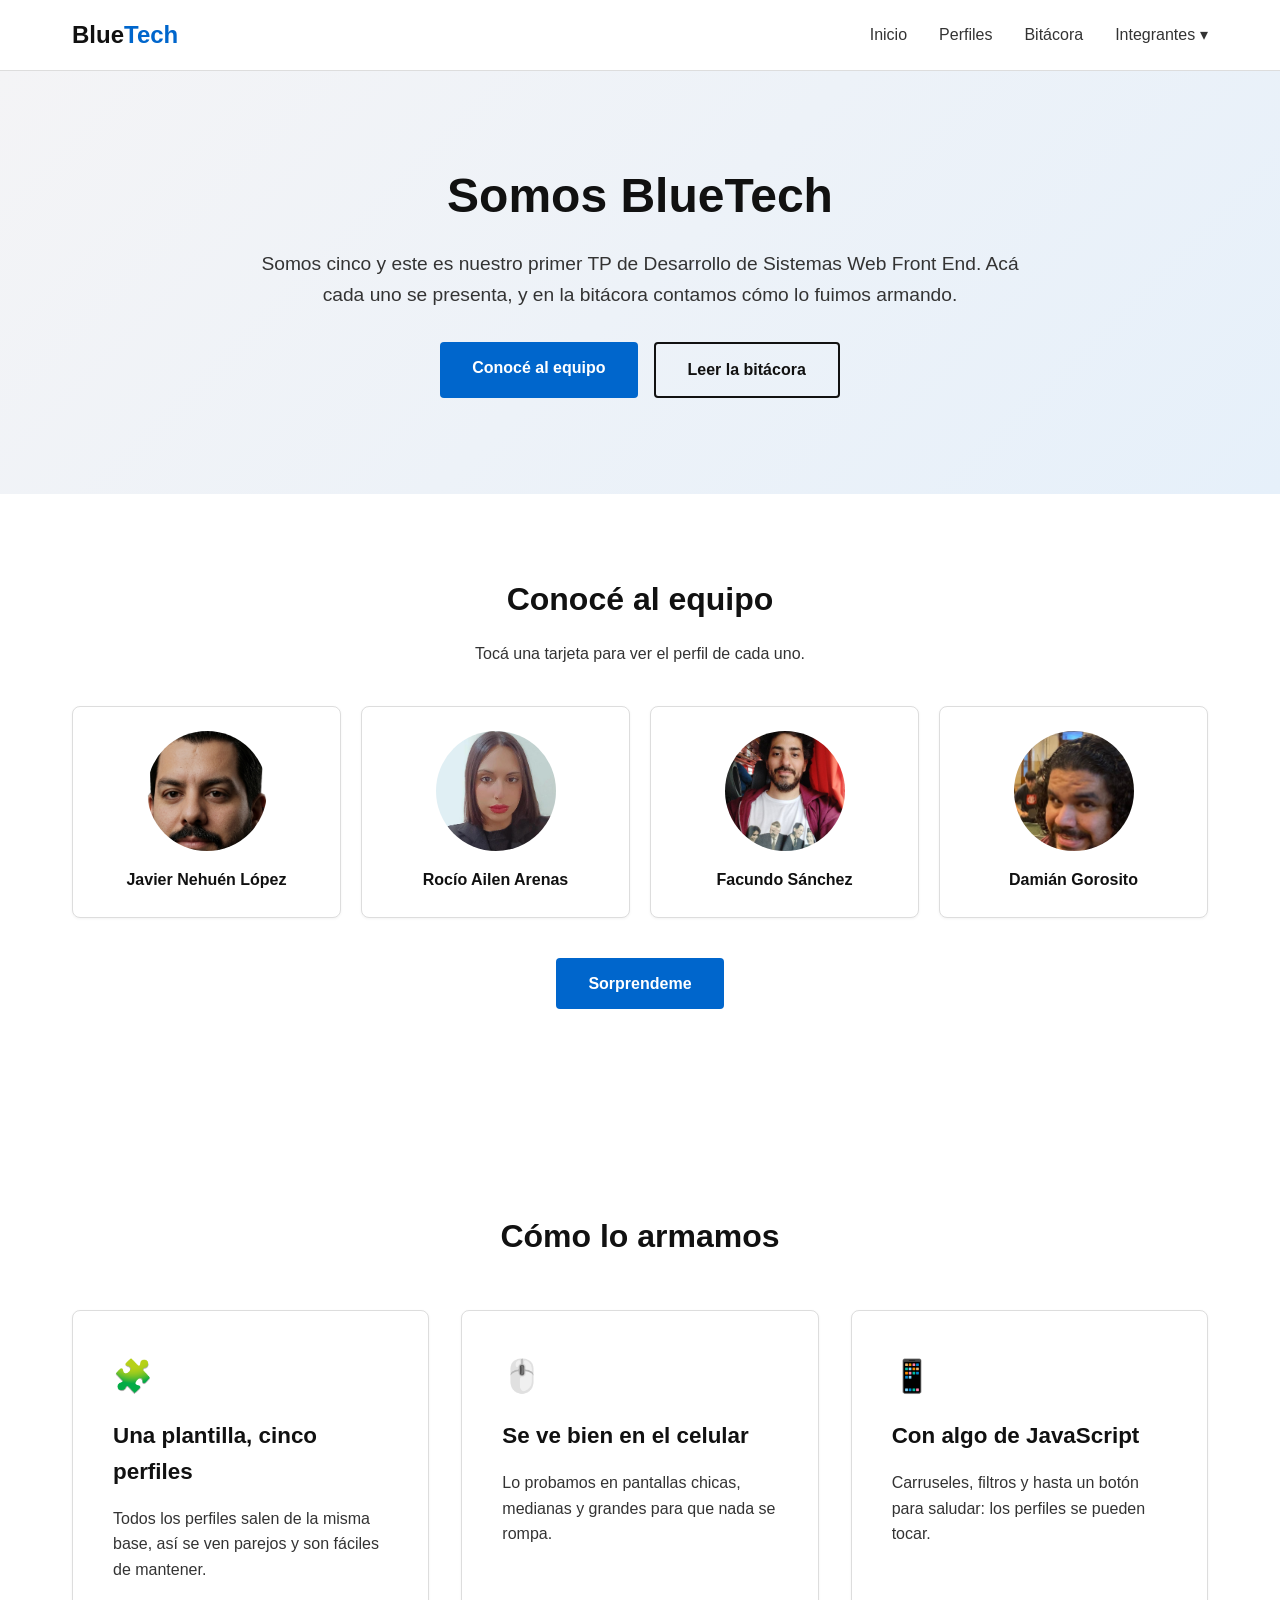
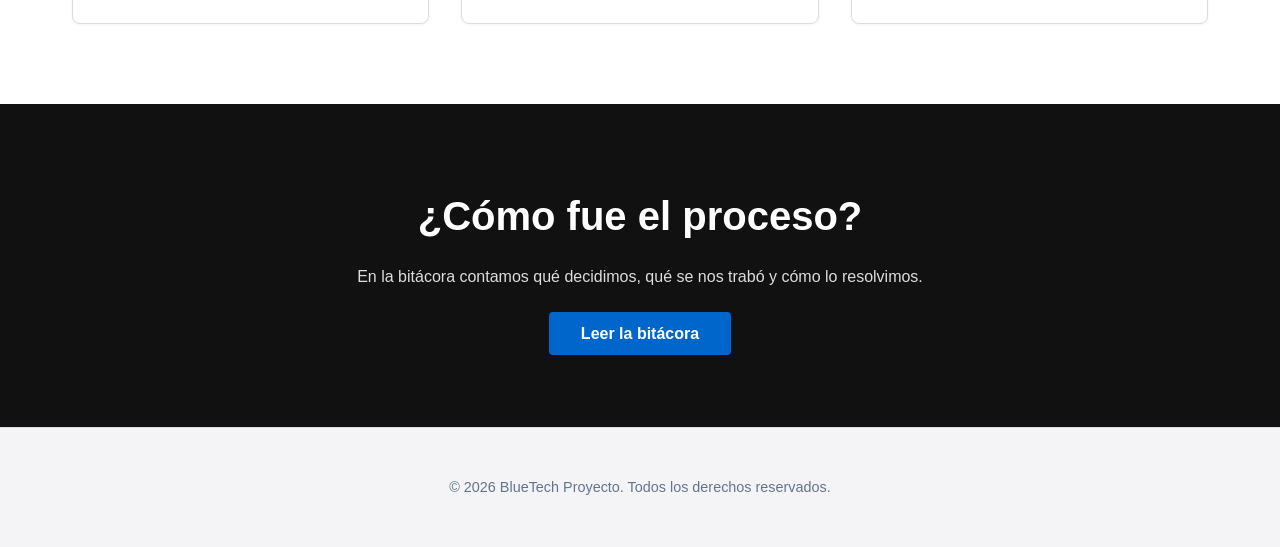
==== commit 364bf970: "feat: header unificado con dropdown de Integrantes en todas las paginas - bitacora.html usaba su pro" ====
--- a/index.html
+++ b/index.html
@@ -13,6 +13,7 @@
     <link rel="stylesheet" href="css/header-footer.css">
     <link rel="stylesheet" href="css/home.css">
 
+    <script src="js/nav.js" defer></script>
     <script src="js/home.js" defer></script>
 </head>
 <body>
@@ -24,6 +25,17 @@
                 <li><a href="index.html">Inicio</a></li>
                 <li><a href="index.html#perfiles">Perfiles</a></li>
                 <li><a href="bitacora.html">Bitácora</a></li>
+                <li class="dropdown">
+                  <button type="button" class="dropdown-toggle" aria-haspopup="true" aria-expanded="false">
+                    Integrantes <span class="dropdown-flecha" aria-hidden="true">&#9662;</span>
+                  </button>
+                  <ul class="dropdown-menu">
+                    <li><a href="perfil-2.html">Javier López</a></li>
+                    <li><a href="perfil-3.html">Rocío Arenas</a></li>
+                    <li><a href="perfil-4.html">Facundo Sánchez</a></li>
+                    <li><a href="perfil-5.html">Damián Gorosito</a></li>
+                  </ul>
+                </li>
             </ul>
         </nav>
     </header>
--- a/css/header-footer.css
+++ b/css/header-footer.css
@@ -67,6 +67,80 @@
     color: var(--primary-blue);
 }
 
+/* Dropdown "Integrantes" del menu, con JS en js/nav.js */
+.dropdown {
+    position: relative;
+}
+
+.dropdown-toggle {
+    display: inline-flex;
+    align-items: center;
+    gap: 0.3rem;
+    background: none;
+    border: 0;
+    padding: 0;
+    font: inherit;
+    color: var(--gray-dark);
+    font-weight: 500;
+    cursor: pointer;
+    transition: color 0.3s;
+}
+
+.dropdown-toggle:hover,
+.dropdown.abierto .dropdown-toggle {
+    color: var(--primary-blue);
+}
+
+.dropdown-toggle .dropdown-flecha {
+    display: inline-block;
+    transition: transform 0.2s ease;
+}
+
+.dropdown.abierto .dropdown-flecha {
+    transform: rotate(180deg);
+}
+
+.dropdown-menu {
+    position: absolute;
+    top: 100%;
+    left: 50%;
+    transform: translateX(-50%);
+    z-index: 1100;
+    margin-top: 0.6rem;
+    min-width: 180px;
+    max-width: min(220px, calc(100vw - 2rem));
+    box-sizing: border-box;
+    background-color: var(--white);
+    border: 1px solid var(--gray-border);
+    border-radius: 8px;
+    box-shadow: 0 10px 25px rgba(0, 0, 0, 0.1);
+    list-style: none;
+    padding: 0.5rem 0;
+    display: none;
+}
+
+.dropdown.abierto .dropdown-menu {
+    display: block;
+}
+
+.dropdown-menu li {
+    display: block;
+}
+
+.dropdown-menu a {
+    display: block;
+    padding: 0.55rem 1.1rem;
+    color: var(--gray-dark);
+    text-decoration: none;
+    font-weight: 500;
+    white-space: nowrap;
+}
+
+.dropdown-menu a:hover {
+    background-color: var(--gray-light);
+    color: var(--primary-blue);
+}
+
 
 body > footer {
     background-color: var(--gray-light);
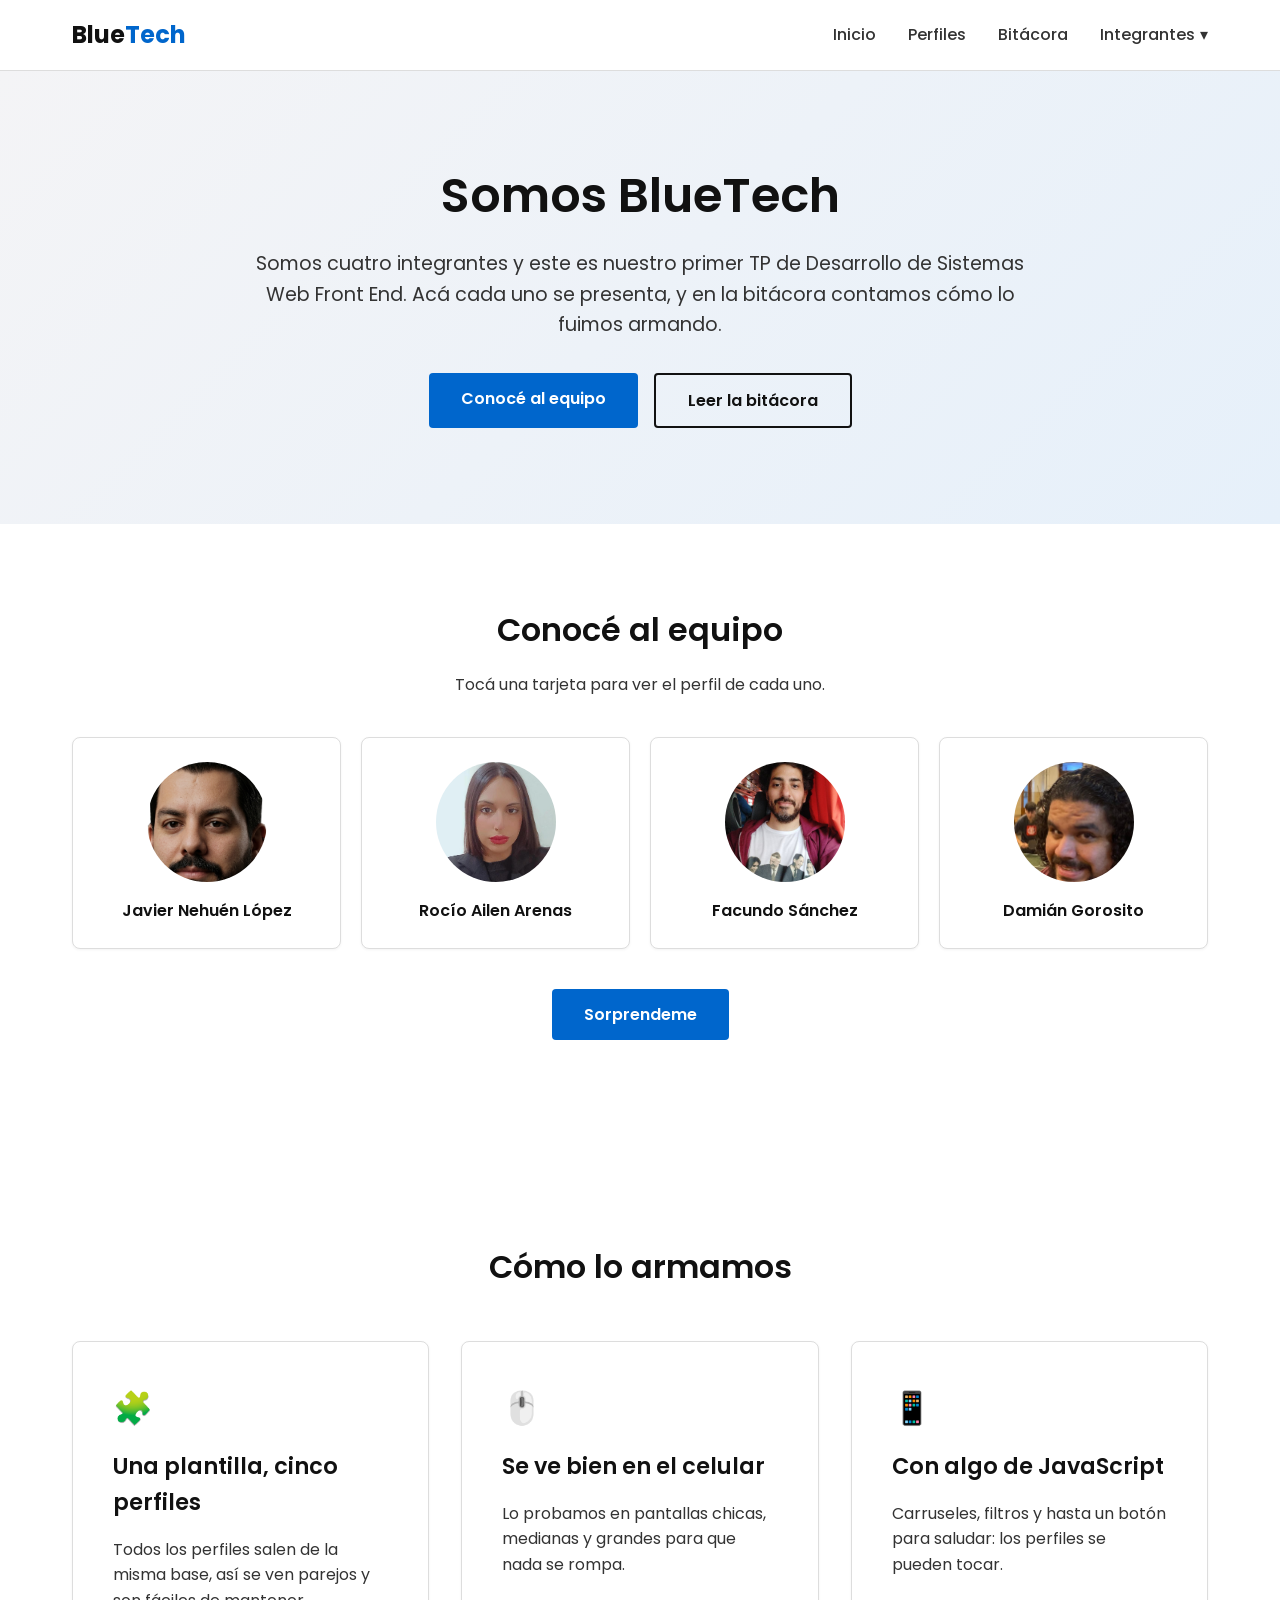
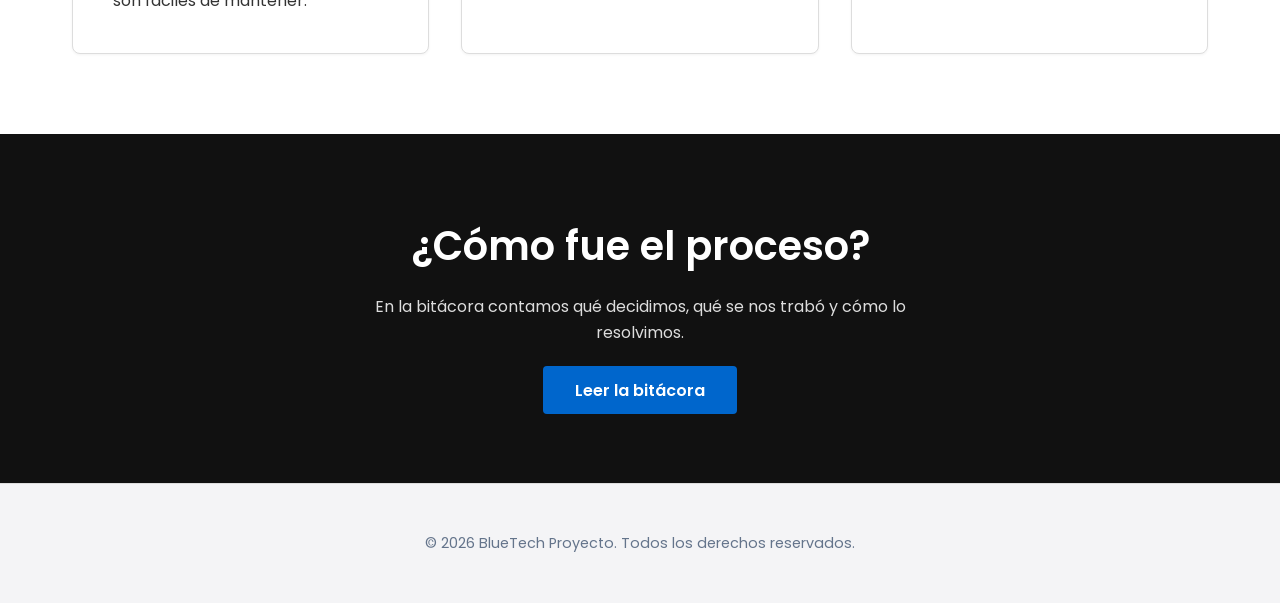
==== commit a3d7156a: "fix: actualiza el texto del hero de la home, ya son cuatro integrantes" ====
--- a/index.html
+++ b/index.html
@@ -43,7 +43,7 @@
     <section id="inicio" class="hero">
         <div class="hero-content">
             <h1>Somos BlueTech</h1>
-            <p>Somos cinco y este es nuestro primer TP de Desarrollo de Sistemas Web Front End. Acá cada uno se presenta, y en la bitácora contamos cómo lo fuimos armando.</p>
+            <p>Somos cuatro integrantes y este es nuestro primer TP de Desarrollo de Sistemas Web Front End. Acá cada uno se presenta, y en la bitácora contamos cómo lo fuimos armando.</p>
             <div class="hero-buttons">
                 <a href="#perfiles" class="btn-primary">Conocé al equipo</a>
                 <a href="bitacora.html" class="btn-secondary">Leer la bitácora</a>
--- a/css/home.css
+++ b/css/home.css
@@ -8,7 +8,6 @@
     box-sizing: border-box;
     margin: 0;
     padding: 0;
-    font-family: 'Segoe UI', Tahoma, Geneva, Verdana, sans-serif;
 }
 
 body {
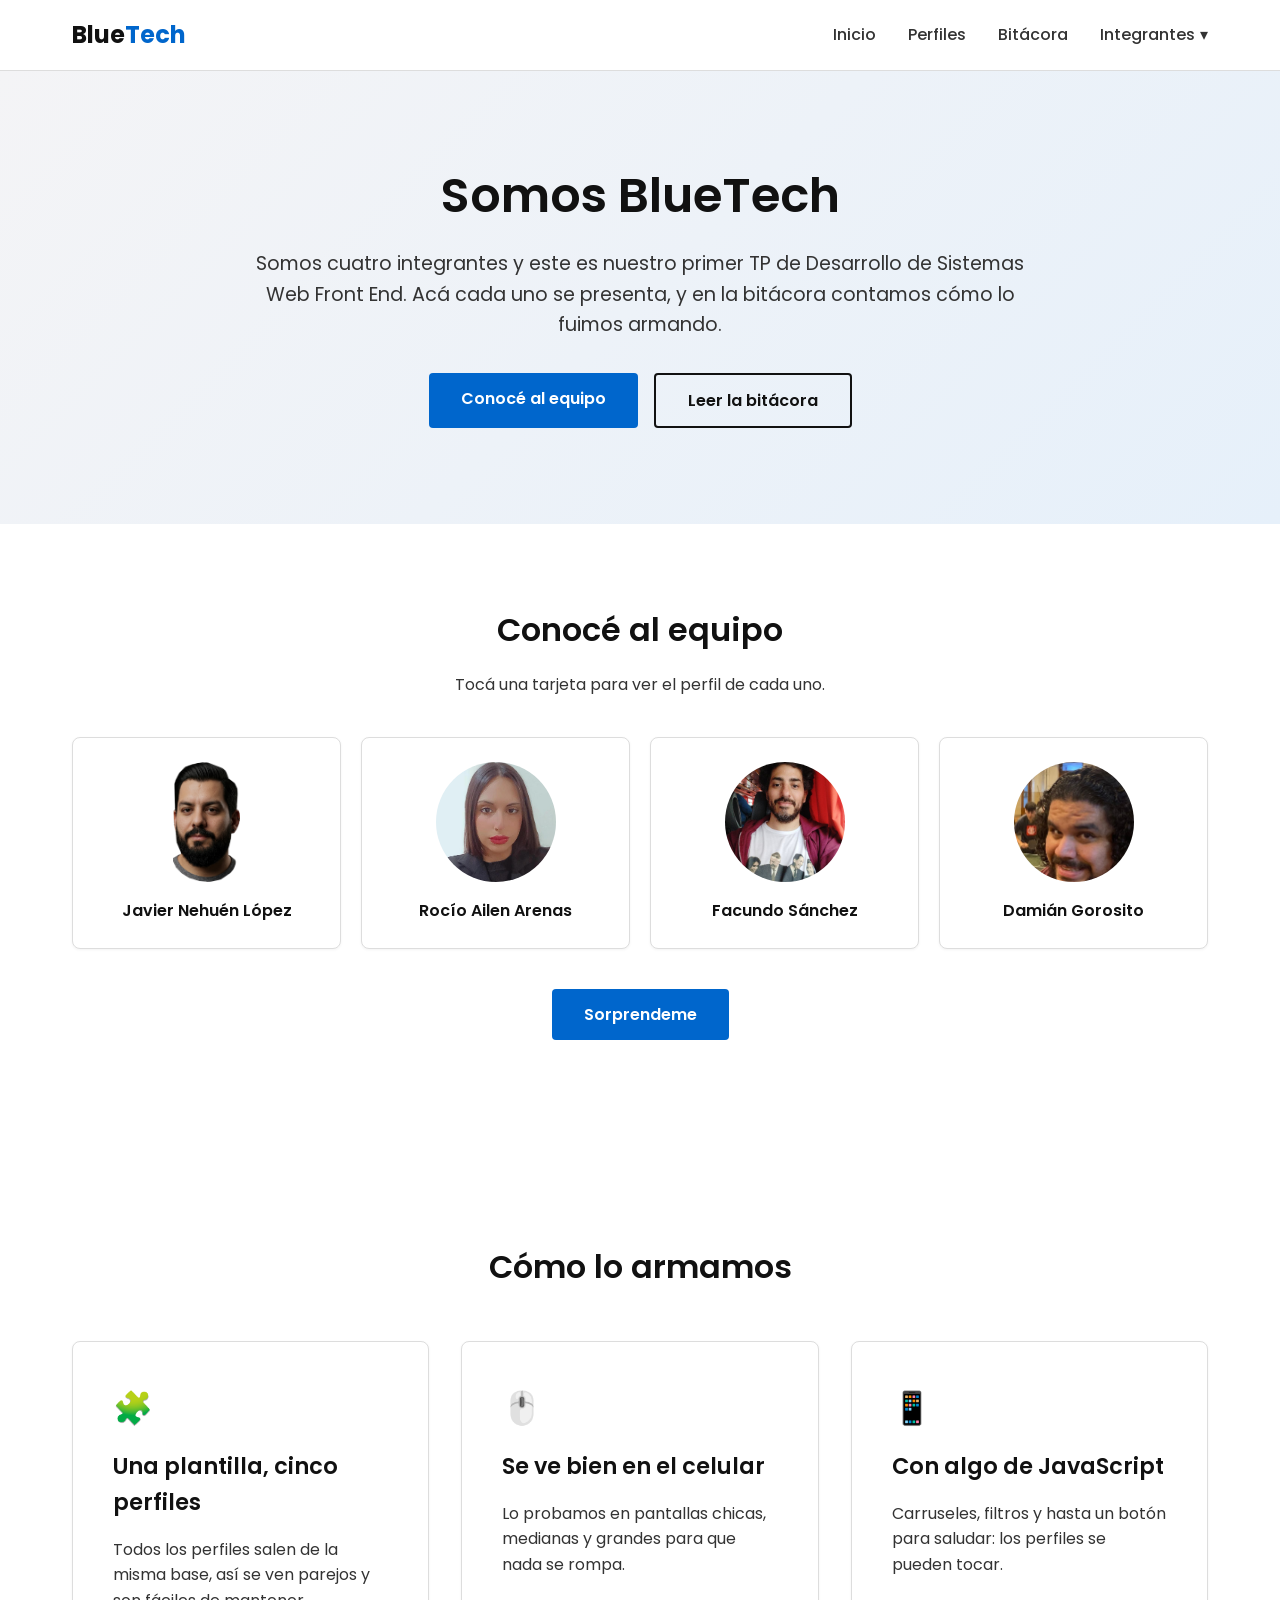
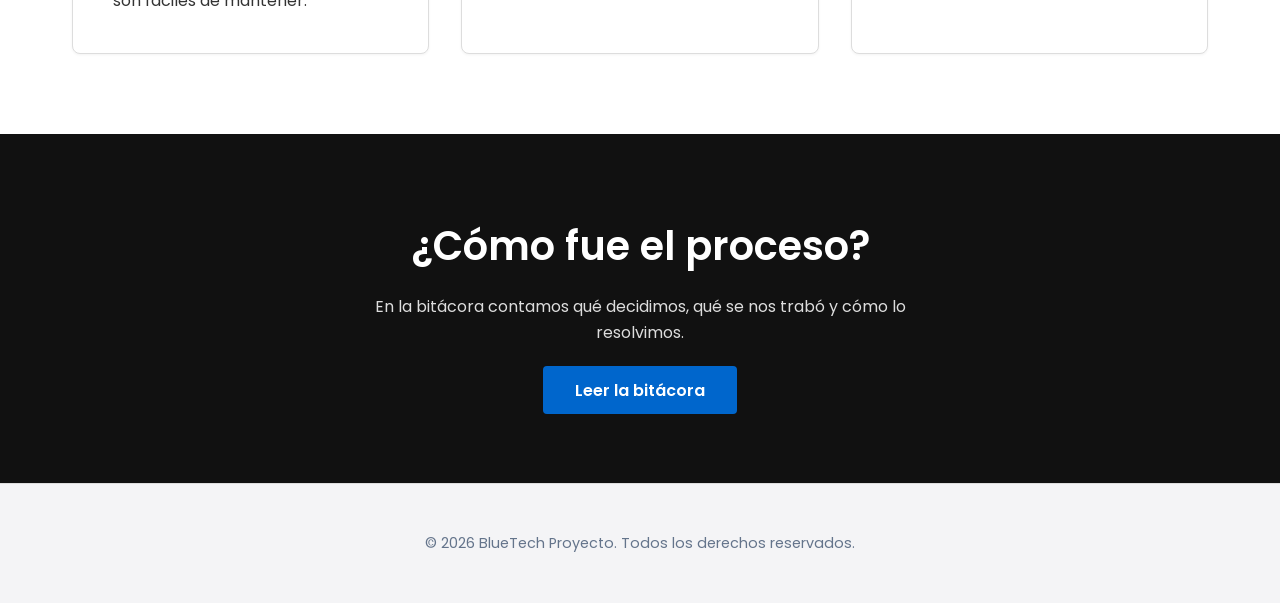
==== commit 15cb0fc8: "fix: evita que se recorte mal el avatar vertical de Javier en la card de la home" ====
--- a/index.html
+++ b/index.html
@@ -56,7 +56,7 @@
         <p class="section-sub">Tocá una tarjeta para ver el perfil de cada uno.</p>
         <div class="grid grid--perfiles">
                 <a class="card card--perfil" href="perfil-2.html">
-                    <img class="card-avatar" src="img/javier/avatar.png" alt="" width="120" height="120">
+                    <img class="card-avatar" src="img/javier/avatar.png" style="object-fit: contain;" alt="" width="120" height="120">
                     <h3>Javier Nehuén López</h3>
                 </a>
                 <a class="card card--perfil" href="perfil-3.html">
